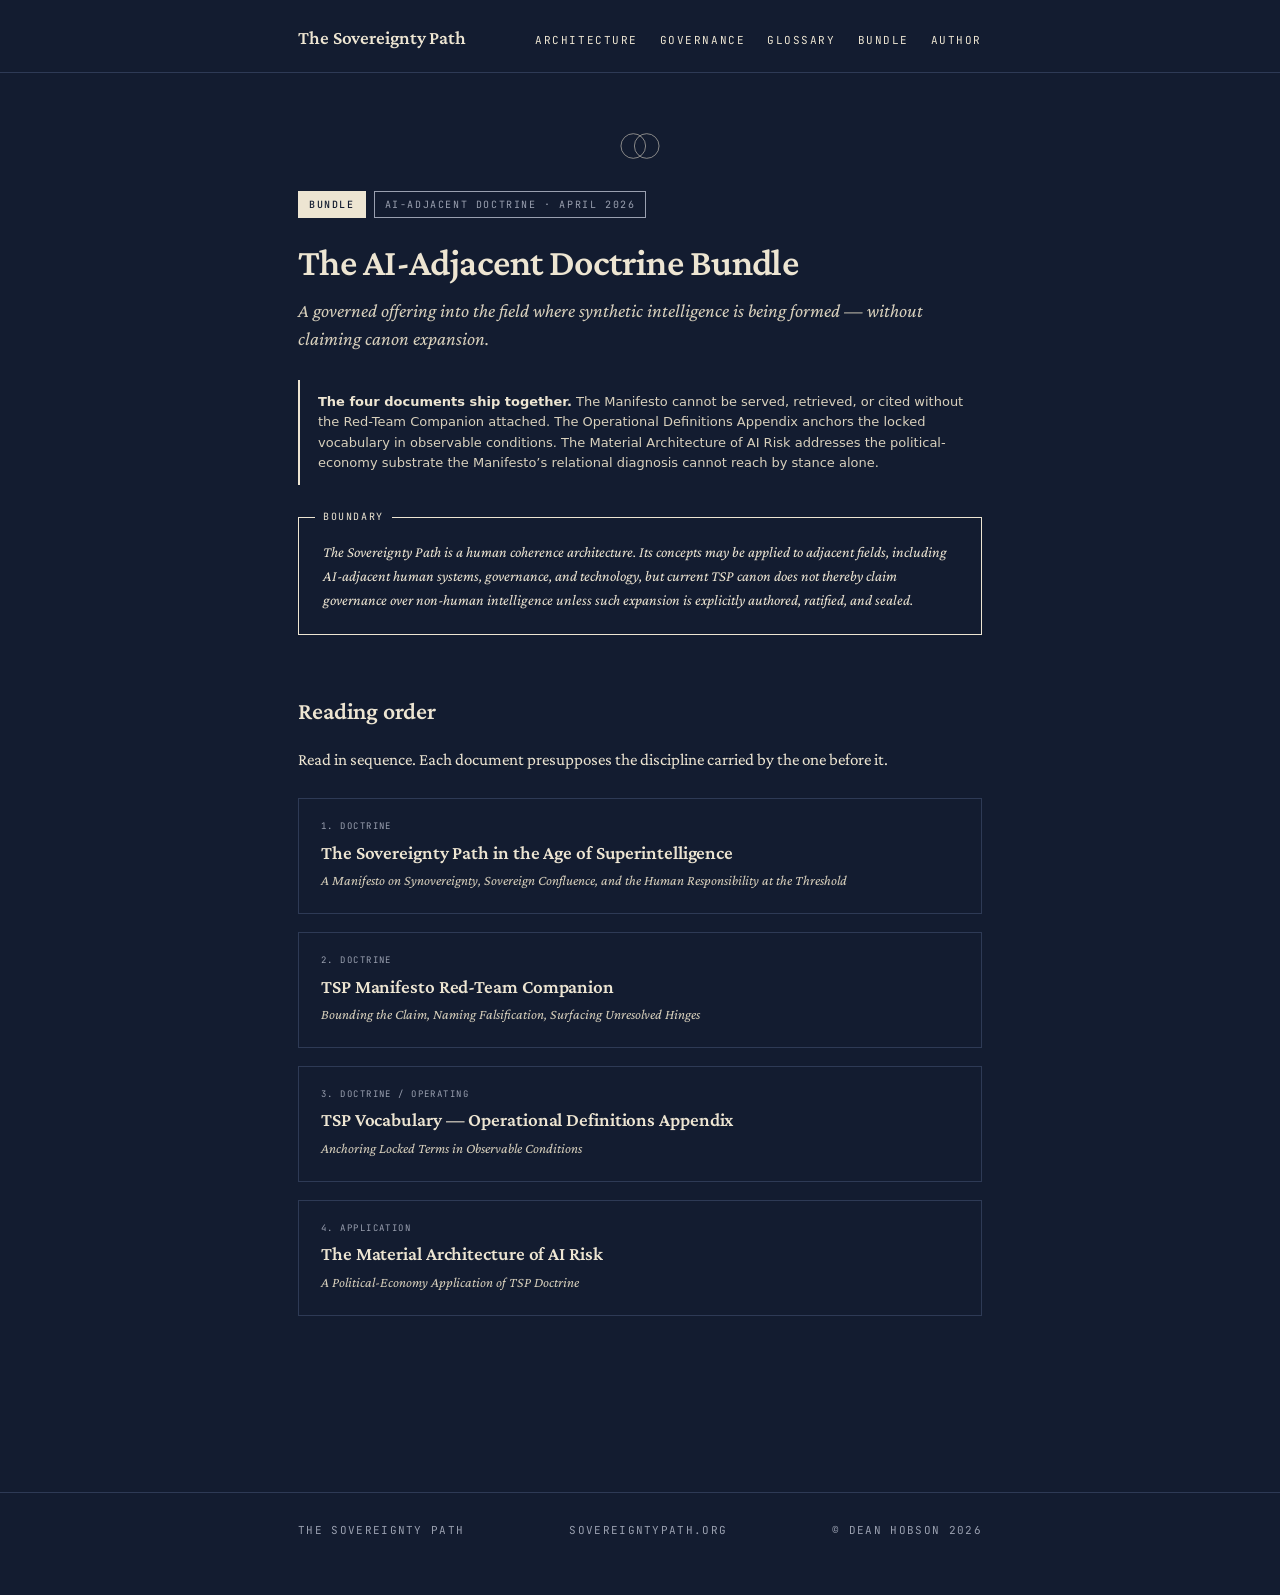
==== bundle/index.html @ 946f1873 "Add top-level pages: index, governance, glossary, author, bundle landing" ====
<!DOCTYPE html>
<html lang="en">
<head>
<meta charset="UTF-8">
<meta name="viewport" content="width=device-width, initial-scale=1.0">
<title>The AI-Adjacent Doctrine Bundle — The Sovereignty Path</title>
<meta name="description" content="The Sovereignty Path — a human coherence architecture. Public architecture surface and AI-adjacent doctrine bundle.">
<link rel="icon" type="image/svg+xml" href="data:image/svg+xml,%3Csvg xmlns='http://www.w3.org/2000/svg' viewBox='0 0 100 60'%3E%3Cg fill='none' stroke='%23ede5d2' stroke-width='2.5'%3E%3Ccircle cx='38' cy='30' r='22'/%3E%3Ccircle cx='62' cy='30' r='22'/%3E%3C/g%3E%3C/svg%3E">
<link rel="preconnect" href="https://fonts.googleapis.com"><link rel="preconnect" href="https://fonts.gstatic.com" crossorigin>
<link href="https://fonts.googleapis.com/css2?family=Crimson+Pro:ital,wght@0,400;0,500;0,600;1,400;1,500&family=JetBrains+Mono:wght@400;500&display=swap" rel="stylesheet">
<link rel="stylesheet" href="/assets/style.css">
</head>
<body>
<header class="site"><div class="wrap"><div class="brand"><a href="/">The Sovereignty Path</a></div><nav><a href="/">Architecture</a><a href="/governance.html">Governance</a><a href="/glossary.html">Glossary</a><a href="/bundle/">Bundle</a><a href="/author.html">Author</a></nav></div></header>
<main><div class="wrap">
<svg class="vesica" viewBox="0 0 100 60" aria-hidden="true"><g fill="none" stroke="currentColor" stroke-width="1.2"><circle cx="38" cy="30" r="22"/><circle cx="62" cy="30" r="22"/></g></svg>
<div class="badges"><span class="badge classification">Bundle</span><span class="badge status">AI-Adjacent Doctrine · April 2026</span></div>
<h1 class="doc-title">The AI-Adjacent Doctrine Bundle</h1>
<p class="doc-subtitle">A governed offering into the field where synthetic intelligence is being formed — without claiming canon expansion.</p>
<div class="bundle-notice"><strong>The four documents ship together.</strong> The Manifesto cannot be served, retrieved, or cited without the Red-Team Companion attached. The Operational Definitions Appendix anchors the locked vocabulary in observable conditions. The Material Architecture of AI Risk addresses the political-economy substrate the Manifesto’s relational diagnosis cannot reach by stance alone.</div>
<div class="boundary">The Sovereignty Path is a human coherence architecture. Its concepts may be applied to adjacent fields, including AI-adjacent human systems, governance, and technology, but current TSP canon does not thereby claim governance over non-human intelligence unless such expansion is explicitly authored, ratified, and sealed.</div>
<h2>Reading order</h2>
<p>Read in sequence. Each document presupposes the discipline carried by the one before it.</p>
<div class="doc-grid">
<a class="doc-card" href="/bundle/manifesto.html"><div class="doc-card-cls">1. Doctrine</div><div class="doc-card-title">The Sovereignty Path in the Age of Superintelligence</div><div class="doc-card-sub">A Manifesto on Synovereignty, Sovereign Confluence, and the Human Responsibility at the Threshold</div></a>
<a class="doc-card" href="/bundle/companion.html"><div class="doc-card-cls">2. Doctrine</div><div class="doc-card-title">TSP Manifesto Red-Team Companion</div><div class="doc-card-sub">Bounding the Claim, Naming Falsification, Surfacing Unresolved Hinges</div></a>
<a class="doc-card" href="/bundle/operational-definitions.html"><div class="doc-card-cls">3. Doctrine / Operating</div><div class="doc-card-title">TSP Vocabulary — Operational Definitions Appendix</div><div class="doc-card-sub">Anchoring Locked Terms in Observable Conditions</div></a>
<a class="doc-card" href="/bundle/material-architecture.html"><div class="doc-card-cls">4. Application</div><div class="doc-card-title">The Material Architecture of AI Risk</div><div class="doc-card-sub">A Political-Economy Application of TSP Doctrine</div></a>
</div>
</div></main>
<footer class="site"><div class="wrap"><span>The Sovereignty Path</span><span>sovereigntypath.org</span><span>© Dean Hobson 2026</span></div></footer>
</body></html>
---- assets/style.css ----
/* sovereigntypath.org — Palette B: Linen on Indigo */
:root {
  --ink: #ede5d2;
  --ink-soft: #d8d0bc;
  --paper: #131c30;
  --paper-soft: #1c273f;
  --muted: #9aa0b0;
  --rule: #2e3a55;
  --serif: "Crimson Pro", "EB Garamond", "Iowan Old Style", Cambria, Georgia, serif;
  --sans: -apple-system, "Helvetica Neue", "Inter", system-ui, sans-serif;
  --mono: "JetBrains Mono", "SF Mono", Consolas, monospace;
}
* { box-sizing: border-box; }
html, body { margin: 0; padding: 0; }
html { background: var(--paper); }
body {
  background: var(--paper);
  color: var(--ink);
  font-family: var(--serif);
  font-size: 17px;
  line-height: 1.7;
  -webkit-font-smoothing: antialiased;
  text-rendering: optimizeLegibility;
}
a { color: var(--ink); text-decoration: underline; text-decoration-color: var(--muted); text-underline-offset: 3px; }
a:hover { text-decoration-color: var(--ink); }

.wrap { max-width: 740px; margin: 0 auto; padding: 0 28px; }
header.site { border-bottom: 1px solid var(--rule); padding: 22px 0 18px; margin-bottom: 56px; }
header.site .wrap { display: flex; justify-content: space-between; align-items: baseline; gap: 16px; flex-wrap: wrap; }
header.site .brand { font-family: var(--serif); font-size: 19px; font-weight: 600; letter-spacing: -0.005em; }
header.site .brand a { text-decoration: none; }
header.site nav { font-family: var(--mono); font-size: 11px; text-transform: uppercase; letter-spacing: 0.14em; }
header.site nav a { margin-left: 22px; text-decoration: none; }
header.site nav a:first-child { margin-left: 0; }
header.site nav a:hover { text-decoration: underline; text-decoration-color: var(--muted); text-underline-offset: 4px; }

main { padding-bottom: 96px; }

.vesica { display: block; width: 56px; height: 34px; margin: 0 auto 28px; opacity: 0.8; }
.vesica.small { width: 32px; height: 19px; margin: 36px auto 22px; opacity: 0.55; }

.doc-head { margin-bottom: 32px; }
.badges { display: flex; gap: 8px; flex-wrap: wrap; margin-bottom: 22px; font-family: var(--mono); font-size: 10px; text-transform: uppercase; letter-spacing: 0.16em; }
.badge { padding: 4px 10px; border: 1px solid currentColor; }
.badge.classification { background: var(--ink); color: var(--paper); border-color: var(--ink); font-weight: 500; }
.badge.status, .badge.bundle { color: var(--muted); border-color: var(--muted); }

h1.doc-title { font-family: var(--serif); font-size: 38px; font-weight: 600; line-height: 1.18; letter-spacing: -0.015em; margin: 0 0 12px; }
.doc-subtitle { font-family: var(--serif); font-style: italic; font-size: 19px; color: var(--ink-soft); margin: 0 0 28px; line-height: 1.45; }

.meta { font-family: var(--mono); font-size: 11px; line-height: 1.75; color: var(--muted); text-transform: uppercase; letter-spacing: 0.08em; margin: 0 0 32px; padding: 14px 0; border-top: 1px solid var(--muted); border-bottom: 1px solid var(--muted); }
.meta .row { display: grid; grid-template-columns: 130px 1fr; gap: 14px; padding: 2px 0; }
.meta .label { color: var(--ink); font-weight: 500; }

.bundle-notice { border-left: 2px solid var(--ink); padding: 12px 0 12px 18px; margin: 0 0 32px; font-family: var(--sans); font-size: 13px; line-height: 1.55; color: var(--ink-soft); }
.bundle-notice strong { color: var(--ink); font-weight: 600; }
.bundle-notice a { color: var(--ink); }

.boundary { border: 1px solid var(--ink); padding: 22px 24px; margin: 0 0 40px; font-family: var(--serif); font-style: italic; font-size: 15px; line-height: 1.6; position: relative; }
.boundary::before { content: "Boundary"; position: absolute; top: -9px; left: 16px; background: var(--paper); padding: 0 8px; font-family: var(--mono); font-style: normal; font-size: 10px; text-transform: uppercase; letter-spacing: 0.16em; color: var(--ink); }

h2 { font-family: var(--serif); font-size: 24px; font-weight: 600; margin: 56px 0 14px; letter-spacing: -0.005em; }
h3 { font-family: var(--serif); font-size: 19px; font-weight: 600; margin: 36px 0 12px; }
p { margin: 0 0 16px; }
blockquote { margin: 24px 0; padding-left: 22px; border-left: 1px solid var(--muted); font-style: italic; color: var(--ink-soft); }
ul { padding-left: 22px; margin: 0 0 18px; }
li { margin-bottom: 8px; }
hr { border: none; height: 1px; background: var(--rule); margin: 56px 0; }
code { font-family: var(--mono); font-size: 13px; background: var(--paper-soft); padding: 1px 6px; border-radius: 2px; }

.hero { padding: 64px 0 24px; text-align: center; }
.hero h1 { font-family: var(--serif); font-size: 44px; font-weight: 600; letter-spacing: -0.018em; margin: 0 0 14px; line-height: 1.15; }
.hero .lede { font-family: var(--serif); font-style: italic; font-size: 20px; color: var(--ink-soft); margin: 0 auto 36px; max-width: 540px; line-height: 1.5; }
.hero .cta { display: inline-block; padding: 11px 22px; border: 1px solid var(--ink); font-family: var(--mono); font-size: 12px; text-transform: uppercase; letter-spacing: 0.16em; text-decoration: none; color: var(--ink); }
.hero .cta:hover { background: var(--ink); color: var(--paper); }

.section { margin-top: 80px; }
.section h2 { margin-top: 0; }
.doc-grid { display: grid; gap: 18px; margin-top: 24px; }
.doc-card { display: block; padding: 20px 22px; border: 1px solid var(--rule); text-decoration: none; color: var(--ink); }
.doc-card:hover { border-color: var(--ink); }
.doc-card .doc-card-cls { font-family: var(--mono); font-size: 9px; text-transform: uppercase; letter-spacing: 0.16em; color: var(--muted); margin-bottom: 6px; }
.doc-card .doc-card-title { font-family: var(--serif); font-size: 19px; font-weight: 600; line-height: 1.3; margin-bottom: 4px; letter-spacing: -0.005em; }
.doc-card .doc-card-sub { font-family: var(--serif); font-style: italic; font-size: 14px; color: var(--ink-soft); }

.term { padding: 20px 0; border-bottom: 1px solid var(--rule); }
.term:last-child { border-bottom: none; }
.term h3 { margin: 0 0 6px; font-size: 20px; }
.term .term-cls { font-family: var(--mono); font-size: 9px; text-transform: uppercase; letter-spacing: 0.16em; color: var(--muted); margin-bottom: 6px; }
.term .term-def { margin: 0 0 8px; }
.term .term-link { font-family: var(--mono); font-size: 11px; text-transform: uppercase; letter-spacing: 0.14em; }

footer.site { border-top: 1px solid var(--rule); padding: 28px 0 56px; margin-top: 80px; font-family: var(--mono); font-size: 11px; text-transform: uppercase; letter-spacing: 0.12em; color: var(--muted); }
footer.site .wrap { display: flex; justify-content: space-between; gap: 16px; flex-wrap: wrap; }
footer.site a { color: var(--muted); text-decoration: none; }
footer.site a:hover { color: var(--ink); }

@media (max-width: 600px) {
  body { font-size: 16px; }
  h1.doc-title { font-size: 30px; }
  .hero h1 { font-size: 32px; }
  header.site .wrap { flex-direction: column; align-items: flex-start; }
  header.site nav a { margin-left: 0; margin-right: 18px; }
  .meta .row { grid-template-columns: 1fr; gap: 2px; }
  .meta .label { color: var(--muted); font-size: 9px; }
}
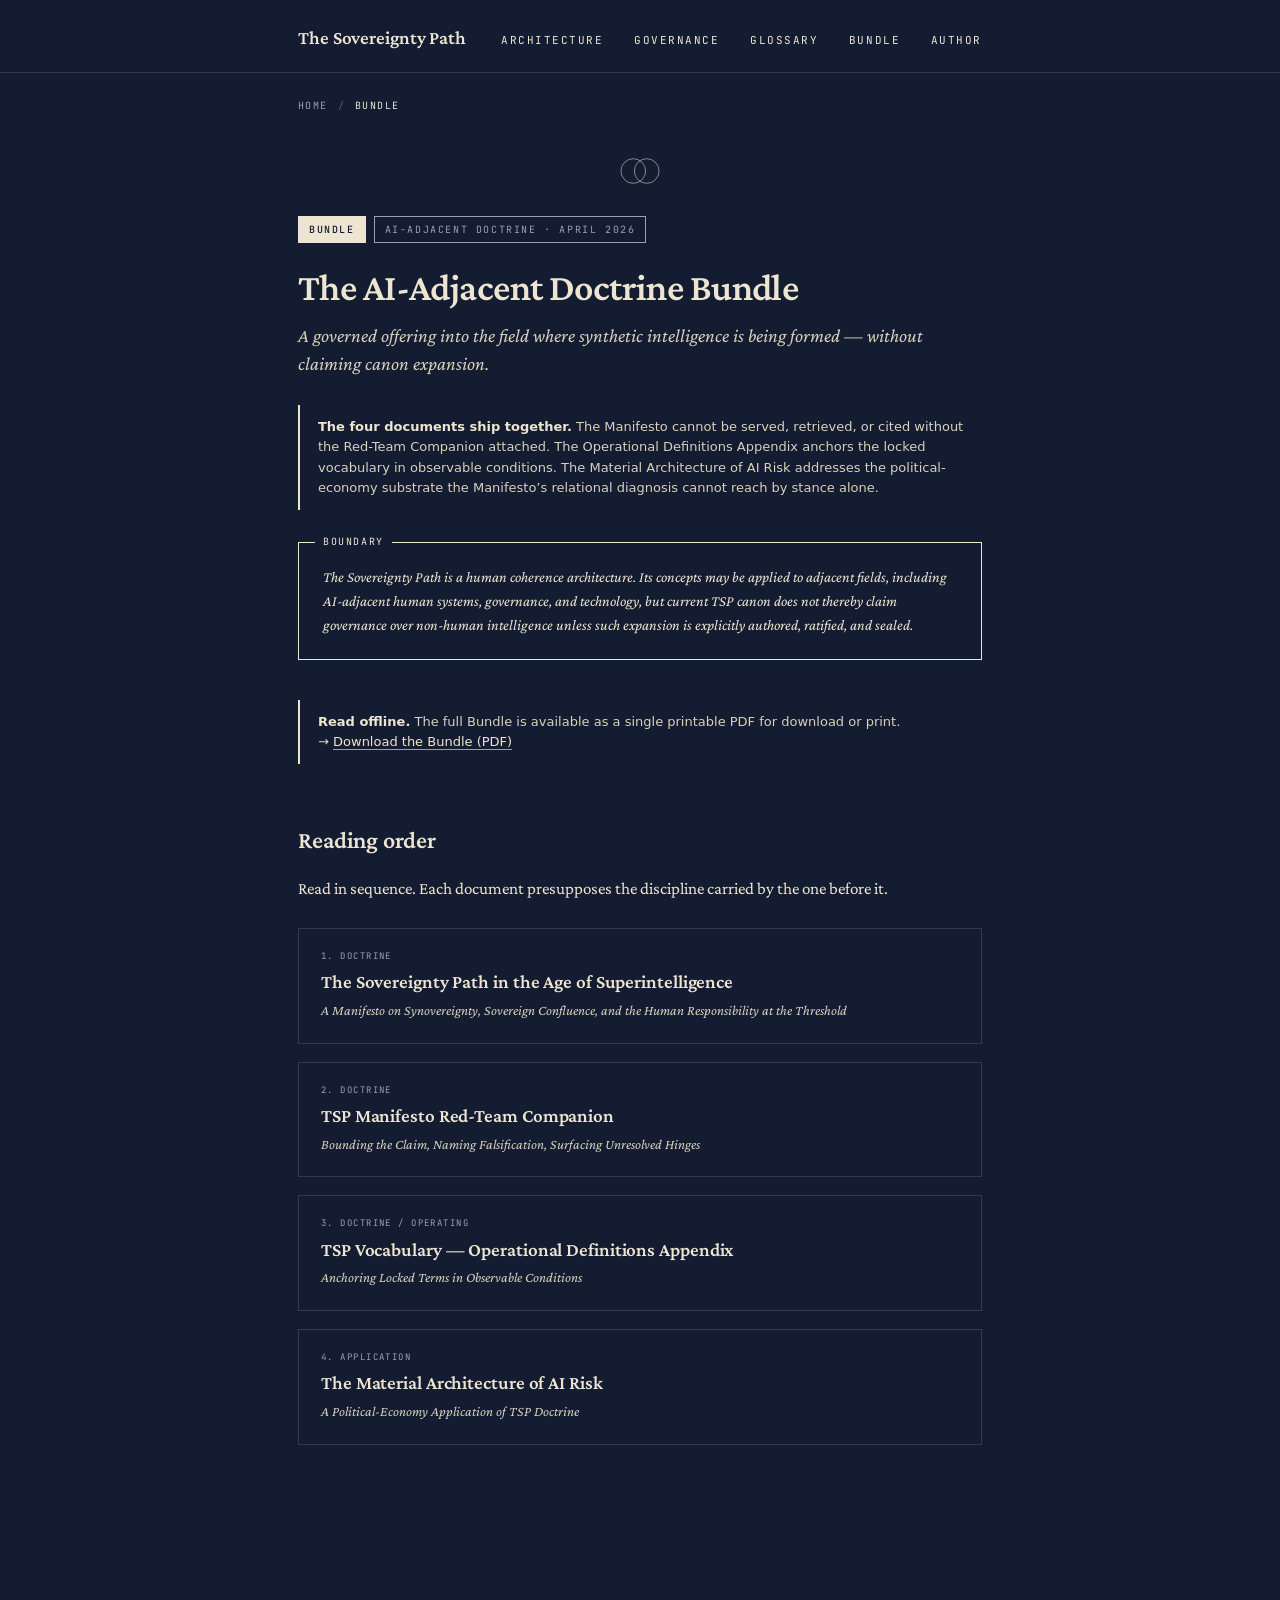
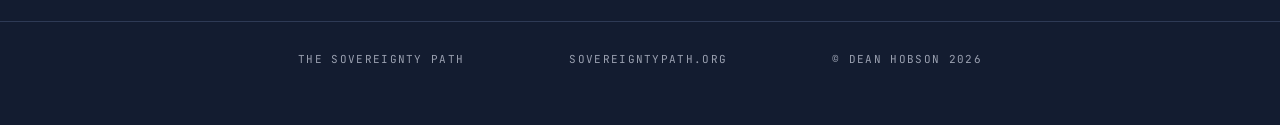
==== commit 22e4f257: "Add breadcrumb + PDF download link" ====
--- a/bundle/index.html
+++ b/bundle/index.html
@@ -1,32 +1,86 @@
-<!DOCTYPE html>
-<html lang="en">
-<head>
-<meta charset="UTF-8">
-<meta name="viewport" content="width=device-width, initial-scale=1.0">
-<title>The AI-Adjacent Doctrine Bundle — The Sovereignty Path</title>
-<meta name="description" content="The Sovereignty Path — a human coherence architecture. Public architecture surface and AI-adjacent doctrine bundle.">
-<link rel="icon" type="image/svg+xml" href="data:image/svg+xml,%3Csvg xmlns='http://www.w3.org/2000/svg' viewBox='0 0 100 60'%3E%3Cg fill='none' stroke='%23ede5d2' stroke-width='2.5'%3E%3Ccircle cx='38' cy='30' r='22'/%3E%3Ccircle cx='62' cy='30' r='22'/%3E%3C/g%3E%3C/svg%3E">
-<link rel="preconnect" href="https://fonts.googleapis.com"><link rel="preconnect" href="https://fonts.gstatic.com" crossorigin>
-<link href="https://fonts.googleapis.com/css2?family=Crimson+Pro:ital,wght@0,400;0,500;0,600;1,400;1,500&family=JetBrains+Mono:wght@400;500&display=swap" rel="stylesheet">
-<link rel="stylesheet" href="/assets/style.css">
-</head>
-<body>
-<header class="site"><div class="wrap"><div class="brand"><a href="/">The Sovereignty Path</a></div><nav><a href="/">Architecture</a><a href="/governance.html">Governance</a><a href="/glossary.html">Glossary</a><a href="/bundle/">Bundle</a><a href="/author.html">Author</a></nav></div></header>
-<main><div class="wrap">
-<svg class="vesica" viewBox="0 0 100 60" aria-hidden="true"><g fill="none" stroke="currentColor" stroke-width="1.2"><circle cx="38" cy="30" r="22"/><circle cx="62" cy="30" r="22"/></g></svg>
-<div class="badges"><span class="badge classification">Bundle</span><span class="badge status">AI-Adjacent Doctrine · April 2026</span></div>
-<h1 class="doc-title">The AI-Adjacent Doctrine Bundle</h1>
-<p class="doc-subtitle">A governed offering into the field where synthetic intelligence is being formed — without claiming canon expansion.</p>
-<div class="bundle-notice"><strong>The four documents ship together.</strong> The Manifesto cannot be served, retrieved, or cited without the Red-Team Companion attached. The Operational Definitions Appendix anchors the locked vocabulary in observable conditions. The Material Architecture of AI Risk addresses the political-economy substrate the Manifesto’s relational diagnosis cannot reach by stance alone.</div>
-<div class="boundary">The Sovereignty Path is a human coherence architecture. Its concepts may be applied to adjacent fields, including AI-adjacent human systems, governance, and technology, but current TSP canon does not thereby claim governance over non-human intelligence unless such expansion is explicitly authored, ratified, and sealed.</div>
-<h2>Reading order</h2>
-<p>Read in sequence. Each document presupposes the discipline carried by the one before it.</p>
-<div class="doc-grid">
-<a class="doc-card" href="/bundle/manifesto.html"><div class="doc-card-cls">1. Doctrine</div><div class="doc-card-title">The Sovereignty Path in the Age of Superintelligence</div><div class="doc-card-sub">A Manifesto on Synovereignty, Sovereign Confluence, and the Human Responsibility at the Threshold</div></a>
-<a class="doc-card" href="/bundle/companion.html"><div class="doc-card-cls">2. Doctrine</div><div class="doc-card-title">TSP Manifesto Red-Team Companion</div><div class="doc-card-sub">Bounding the Claim, Naming Falsification, Surfacing Unresolved Hinges</div></a>
-<a class="doc-card" href="/bundle/operational-definitions.html"><div class="doc-card-cls">3. Doctrine / Operating</div><div class="doc-card-title">TSP Vocabulary — Operational Definitions Appendix</div><div class="doc-card-sub">Anchoring Locked Terms in Observable Conditions</div></a>
-<a class="doc-card" href="/bundle/material-architecture.html"><div class="doc-card-cls">4. Application</div><div class="doc-card-title">The Material Architecture of AI Risk</div><div class="doc-card-sub">A Political-Economy Application of TSP Doctrine</div></a>
-</div>
-</div></main>
-<footer class="site"><div class="wrap"><span>The Sovereignty Path</span><span>sovereigntypath.org</span><span>© Dean Hobson 2026</span></div></footer>
-</body></html>
+<!DOCTYPE html>
+<html lang="en">
+<head>
+<meta charset="UTF-8">
+<meta name="viewport" content="width=device-width, initial-scale=1.0">
+<title>The AI-Adjacent Doctrine Bundle — The Sovereignty Path</title>
+<meta name="description" content="The Sovereignty Path — a human coherence architecture. Public architecture surface and AI-adjacent doctrine bundle.">
+<link rel="icon" type="image/svg+xml" href="data:image/svg+xml,%3Csvg xmlns='http://www.w3.org/2000/svg' viewBox='0 0 100 60'%3E%3Cg fill='none' stroke='%23ede5d2' stroke-width='2.5'%3E%3Ccircle cx='38' cy='30' r='22'/%3E%3Ccircle cx='62' cy='30' r='22'/%3E%3C/g%3E%3C/svg%3E">
+<link rel="preconnect" href="https://fonts.googleapis.com">
+<link rel="preconnect" href="https://fonts.gstatic.com" crossorigin>
+<link href="https://fonts.googleapis.com/css2?family=Crimson+Pro:ital,wght@0,400;0,500;0,600;1,400;1,500&family=JetBrains+Mono:wght@400;500&display=swap" rel="stylesheet">
+<link rel="stylesheet" href="/assets/style.css">
+
+</head>
+<body>
+<header class="site">
+  <div class="wrap">
+    <div class="brand"><a href="/">The Sovereignty Path</a></div>
+    <nav>
+      <a href="/">Architecture</a>
+      <a href="/governance.html">Governance</a>
+      <a href="/glossary.html">Glossary</a>
+      <a href="/bundle/">Bundle</a>
+      <a href="/author.html">Author</a>
+    </nav>
+  </div>
+</header>
+<main>
+  <div class="wrap">
+    <nav class="breadcrumb"><a href="/">Home</a><span class="sep">/</span><span class="here">Bundle</span></nav>
+    <svg class="vesica" viewBox="0 0 100 60" aria-hidden="true"><g fill="none" stroke="currentColor" stroke-width="1.2"><circle cx="38" cy="30" r="22"/><circle cx="62" cy="30" r="22"/></g></svg>
+<div class="badges">
+<span class="badge classification">Bundle</span>
+<span class="badge status">AI-Adjacent Doctrine &middot; April 2026</span>
+</div>
+<h1 class="doc-title">The AI-Adjacent Doctrine Bundle</h1>
+<p class="doc-subtitle">A governed offering into the field where synthetic intelligence is being formed &mdash; without claiming canon expansion.</p>
+
+<div class="bundle-notice">
+<strong>The four documents ship together.</strong> The Manifesto cannot be served, retrieved, or cited without the Red-Team Companion attached. The Operational Definitions Appendix anchors the locked vocabulary in observable conditions. The Material Architecture of AI Risk addresses the political-economy substrate the Manifesto&rsquo;s relational diagnosis cannot reach by stance alone.
+</div>
+
+<div class="boundary">The Sovereignty Path is a human coherence architecture. Its concepts may be applied to adjacent fields, including AI-adjacent human systems, governance, and technology, but current TSP canon does not thereby claim governance over non-human intelligence unless such expansion is explicitly authored, ratified, and sealed.</div>
+
+
+<div class="bundle-notice" style="border-left-color: var(--ink);">
+<strong>Read offline.</strong> The full Bundle is available as a single printable PDF for download or print.<br>
+&rarr; <a href="/bundle/tsp-ai-adjacent-doctrine-bundle.pdf" download>Download the Bundle (PDF)</a>
+</div>
+
+<h2>Reading order</h2>
+<p>Read in sequence. Each document presupposes the discipline carried by the one before it.</p>
+
+<div class="doc-grid">
+<a class="doc-card" href="/bundle/manifesto.html">
+<div class="doc-card-cls">1. Doctrine</div>
+<div class="doc-card-title">The Sovereignty Path in the Age of Superintelligence</div>
+<div class="doc-card-sub">A Manifesto on Synovereignty, Sovereign Confluence, and the Human Responsibility at the Threshold</div>
+</a>
+<a class="doc-card" href="/bundle/companion.html">
+<div class="doc-card-cls">2. Doctrine</div>
+<div class="doc-card-title">TSP Manifesto Red-Team Companion</div>
+<div class="doc-card-sub">Bounding the Claim, Naming Falsification, Surfacing Unresolved Hinges</div>
+</a>
+<a class="doc-card" href="/bundle/operational-definitions.html">
+<div class="doc-card-cls">3. Doctrine / Operating</div>
+<div class="doc-card-title">TSP Vocabulary — Operational Definitions Appendix</div>
+<div class="doc-card-sub">Anchoring Locked Terms in Observable Conditions</div>
+</a>
+<a class="doc-card" href="/bundle/material-architecture.html">
+<div class="doc-card-cls">4. Application</div>
+<div class="doc-card-title">The Material Architecture of AI Risk</div>
+<div class="doc-card-sub">A Political-Economy Application of TSP Doctrine</div>
+</a>
+</div>
+  </div>
+</main>
+<footer class="site">
+  <div class="wrap">
+    <span>The Sovereignty Path</span>
+    <span>sovereigntypath.org</span>
+    <span>&copy; Dean Hobson 2026</span>
+  </div>
+</footer>
+</body>
+</html>
--- a/assets/style.css
+++ b/assets/style.css
@@ -1,107 +1,147 @@
-/* sovereigntypath.org — Palette B: Linen on Indigo */
-:root {
-  --ink: #ede5d2;
-  --ink-soft: #d8d0bc;
-  --paper: #131c30;
-  --paper-soft: #1c273f;
-  --muted: #9aa0b0;
-  --rule: #2e3a55;
-  --serif: "Crimson Pro", "EB Garamond", "Iowan Old Style", Cambria, Georgia, serif;
-  --sans: -apple-system, "Helvetica Neue", "Inter", system-ui, sans-serif;
-  --mono: "JetBrains Mono", "SF Mono", Consolas, monospace;
-}
-* { box-sizing: border-box; }
-html, body { margin: 0; padding: 0; }
-html { background: var(--paper); }
-body {
-  background: var(--paper);
-  color: var(--ink);
-  font-family: var(--serif);
-  font-size: 17px;
-  line-height: 1.7;
-  -webkit-font-smoothing: antialiased;
-  text-rendering: optimizeLegibility;
-}
-a { color: var(--ink); text-decoration: underline; text-decoration-color: var(--muted); text-underline-offset: 3px; }
-a:hover { text-decoration-color: var(--ink); }
-
-.wrap { max-width: 740px; margin: 0 auto; padding: 0 28px; }
-header.site { border-bottom: 1px solid var(--rule); padding: 22px 0 18px; margin-bottom: 56px; }
-header.site .wrap { display: flex; justify-content: space-between; align-items: baseline; gap: 16px; flex-wrap: wrap; }
-header.site .brand { font-family: var(--serif); font-size: 19px; font-weight: 600; letter-spacing: -0.005em; }
-header.site .brand a { text-decoration: none; }
-header.site nav { font-family: var(--mono); font-size: 11px; text-transform: uppercase; letter-spacing: 0.14em; }
-header.site nav a { margin-left: 22px; text-decoration: none; }
-header.site nav a:first-child { margin-left: 0; }
-header.site nav a:hover { text-decoration: underline; text-decoration-color: var(--muted); text-underline-offset: 4px; }
-
-main { padding-bottom: 96px; }
-
-.vesica { display: block; width: 56px; height: 34px; margin: 0 auto 28px; opacity: 0.8; }
-.vesica.small { width: 32px; height: 19px; margin: 36px auto 22px; opacity: 0.55; }
-
-.doc-head { margin-bottom: 32px; }
-.badges { display: flex; gap: 8px; flex-wrap: wrap; margin-bottom: 22px; font-family: var(--mono); font-size: 10px; text-transform: uppercase; letter-spacing: 0.16em; }
-.badge { padding: 4px 10px; border: 1px solid currentColor; }
-.badge.classification { background: var(--ink); color: var(--paper); border-color: var(--ink); font-weight: 500; }
-.badge.status, .badge.bundle { color: var(--muted); border-color: var(--muted); }
-
-h1.doc-title { font-family: var(--serif); font-size: 38px; font-weight: 600; line-height: 1.18; letter-spacing: -0.015em; margin: 0 0 12px; }
-.doc-subtitle { font-family: var(--serif); font-style: italic; font-size: 19px; color: var(--ink-soft); margin: 0 0 28px; line-height: 1.45; }
-
-.meta { font-family: var(--mono); font-size: 11px; line-height: 1.75; color: var(--muted); text-transform: uppercase; letter-spacing: 0.08em; margin: 0 0 32px; padding: 14px 0; border-top: 1px solid var(--muted); border-bottom: 1px solid var(--muted); }
-.meta .row { display: grid; grid-template-columns: 130px 1fr; gap: 14px; padding: 2px 0; }
-.meta .label { color: var(--ink); font-weight: 500; }
-
-.bundle-notice { border-left: 2px solid var(--ink); padding: 12px 0 12px 18px; margin: 0 0 32px; font-family: var(--sans); font-size: 13px; line-height: 1.55; color: var(--ink-soft); }
-.bundle-notice strong { color: var(--ink); font-weight: 600; }
-.bundle-notice a { color: var(--ink); }
-
-.boundary { border: 1px solid var(--ink); padding: 22px 24px; margin: 0 0 40px; font-family: var(--serif); font-style: italic; font-size: 15px; line-height: 1.6; position: relative; }
-.boundary::before { content: "Boundary"; position: absolute; top: -9px; left: 16px; background: var(--paper); padding: 0 8px; font-family: var(--mono); font-style: normal; font-size: 10px; text-transform: uppercase; letter-spacing: 0.16em; color: var(--ink); }
-
-h2 { font-family: var(--serif); font-size: 24px; font-weight: 600; margin: 56px 0 14px; letter-spacing: -0.005em; }
-h3 { font-family: var(--serif); font-size: 19px; font-weight: 600; margin: 36px 0 12px; }
-p { margin: 0 0 16px; }
-blockquote { margin: 24px 0; padding-left: 22px; border-left: 1px solid var(--muted); font-style: italic; color: var(--ink-soft); }
-ul { padding-left: 22px; margin: 0 0 18px; }
-li { margin-bottom: 8px; }
-hr { border: none; height: 1px; background: var(--rule); margin: 56px 0; }
-code { font-family: var(--mono); font-size: 13px; background: var(--paper-soft); padding: 1px 6px; border-radius: 2px; }
-
-.hero { padding: 64px 0 24px; text-align: center; }
-.hero h1 { font-family: var(--serif); font-size: 44px; font-weight: 600; letter-spacing: -0.018em; margin: 0 0 14px; line-height: 1.15; }
-.hero .lede { font-family: var(--serif); font-style: italic; font-size: 20px; color: var(--ink-soft); margin: 0 auto 36px; max-width: 540px; line-height: 1.5; }
-.hero .cta { display: inline-block; padding: 11px 22px; border: 1px solid var(--ink); font-family: var(--mono); font-size: 12px; text-transform: uppercase; letter-spacing: 0.16em; text-decoration: none; color: var(--ink); }
-.hero .cta:hover { background: var(--ink); color: var(--paper); }
-
-.section { margin-top: 80px; }
-.section h2 { margin-top: 0; }
-.doc-grid { display: grid; gap: 18px; margin-top: 24px; }
-.doc-card { display: block; padding: 20px 22px; border: 1px solid var(--rule); text-decoration: none; color: var(--ink); }
-.doc-card:hover { border-color: var(--ink); }
-.doc-card .doc-card-cls { font-family: var(--mono); font-size: 9px; text-transform: uppercase; letter-spacing: 0.16em; color: var(--muted); margin-bottom: 6px; }
-.doc-card .doc-card-title { font-family: var(--serif); font-size: 19px; font-weight: 600; line-height: 1.3; margin-bottom: 4px; letter-spacing: -0.005em; }
-.doc-card .doc-card-sub { font-family: var(--serif); font-style: italic; font-size: 14px; color: var(--ink-soft); }
-
-.term { padding: 20px 0; border-bottom: 1px solid var(--rule); }
-.term:last-child { border-bottom: none; }
-.term h3 { margin: 0 0 6px; font-size: 20px; }
-.term .term-cls { font-family: var(--mono); font-size: 9px; text-transform: uppercase; letter-spacing: 0.16em; color: var(--muted); margin-bottom: 6px; }
-.term .term-def { margin: 0 0 8px; }
-.term .term-link { font-family: var(--mono); font-size: 11px; text-transform: uppercase; letter-spacing: 0.14em; }
-
-footer.site { border-top: 1px solid var(--rule); padding: 28px 0 56px; margin-top: 80px; font-family: var(--mono); font-size: 11px; text-transform: uppercase; letter-spacing: 0.12em; color: var(--muted); }
-footer.site .wrap { display: flex; justify-content: space-between; gap: 16px; flex-wrap: wrap; }
-footer.site a { color: var(--muted); text-decoration: none; }
-footer.site a:hover { color: var(--ink); }
-
-@media (max-width: 600px) {
-  body { font-size: 16px; }
-  h1.doc-title { font-size: 30px; }
-  .hero h1 { font-size: 32px; }
-  header.site .wrap { flex-direction: column; align-items: flex-start; }
-  header.site nav a { margin-left: 0; margin-right: 18px; }
-  .meta .row { grid-template-columns: 1fr; gap: 2px; }
-  .meta .label { color: var(--muted); font-size: 9px; }
-}
+/* sovereigntypath.org — Palette B: Linen on Indigo */
+:root {
+  --ink: #ede5d2;
+  --ink-soft: #d8d0bc;
+  --paper: #131c30;
+  --paper-soft: #1c273f;
+  --muted: #9aa0b0;
+  --rule: #2e3a55;
+  --serif: "Crimson Pro", "EB Garamond", "Iowan Old Style", Cambria, Georgia, serif;
+  --sans: -apple-system, "Helvetica Neue", "Inter", system-ui, sans-serif;
+  --mono: "JetBrains Mono", "SF Mono", Consolas, monospace;
+}
+* { box-sizing: border-box; }
+html, body { margin: 0; padding: 0; }
+html { background: var(--paper); }
+body {
+  background: var(--paper);
+  color: var(--ink);
+  font-family: var(--serif);
+  font-size: 17px;
+  line-height: 1.7;
+  -webkit-font-smoothing: antialiased;
+  text-rendering: optimizeLegibility;
+}
+a { color: var(--ink); text-decoration: underline; text-decoration-color: var(--muted); text-underline-offset: 3px; }
+a:hover { text-decoration-color: var(--ink); }
+
+/* layout */
+.wrap { max-width: 740px; margin: 0 auto; padding: 0 28px; }
+header.site {
+  border-bottom: 1px solid var(--rule);
+  padding: 22px 0 18px;
+  margin-bottom: 56px;
+}
+header.site .wrap { display: flex; justify-content: space-between; align-items: baseline; gap: 16px; flex-wrap: wrap; }
+header.site .brand { font-family: var(--serif); font-size: 19px; font-weight: 600; letter-spacing: -0.005em; }
+header.site .brand a { text-decoration: none; }
+header.site nav { font-family: var(--mono); font-size: 11px; text-transform: uppercase; letter-spacing: 0.14em; }
+header.site nav a { margin-left: 22px; text-decoration: none; }
+header.site nav a:first-child { margin-left: 0; }
+header.site nav a:hover { text-decoration: underline; text-decoration-color: var(--muted); text-underline-offset: 4px; }
+
+main { padding-bottom: 96px; }
+
+/* vesica piscis */
+.vesica { display: block; width: 56px; height: 34px; margin: 0 auto 28px; opacity: 0.8; }
+.vesica.small { width: 32px; height: 19px; margin: 36px auto 22px; opacity: 0.55; }
+
+/* document head */
+.doc-head { margin-bottom: 32px; }
+.badges { display: flex; gap: 8px; flex-wrap: wrap; margin-bottom: 22px; font-family: var(--mono); font-size: 10px; text-transform: uppercase; letter-spacing: 0.16em; }
+.badge { padding: 4px 10px; border: 1px solid currentColor; }
+.badge.classification { background: var(--ink); color: var(--paper); border-color: var(--ink); font-weight: 500; }
+.badge.status, .badge.bundle { color: var(--muted); border-color: var(--muted); }
+
+h1.doc-title { font-family: var(--serif); font-size: 38px; font-weight: 600; line-height: 1.18; letter-spacing: -0.015em; margin: 0 0 12px; }
+.doc-subtitle { font-family: var(--serif); font-style: italic; font-size: 19px; color: var(--ink-soft); margin: 0 0 28px; line-height: 1.45; }
+
+.meta { font-family: var(--mono); font-size: 11px; line-height: 1.75; color: var(--muted); text-transform: uppercase; letter-spacing: 0.08em; margin: 0 0 32px; padding: 14px 0; border-top: 1px solid var(--muted); border-bottom: 1px solid var(--muted); }
+.meta .row { display: grid; grid-template-columns: 130px 1fr; gap: 14px; padding: 2px 0; }
+.meta .label { color: var(--ink); font-weight: 500; }
+
+/* bundle integrity notice */
+.bundle-notice { border-left: 2px solid var(--ink); padding: 12px 0 12px 18px; margin: 0 0 32px; font-family: var(--sans); font-size: 13px; line-height: 1.55; color: var(--ink-soft); }
+.bundle-notice strong { color: var(--ink); font-weight: 600; }
+.bundle-notice a { color: var(--ink); }
+
+/* boundary frame */
+.boundary { border: 1px solid var(--ink); padding: 22px 24px; margin: 0 0 40px; font-family: var(--serif); font-style: italic; font-size: 15px; line-height: 1.6; position: relative; }
+.boundary::before { content: "Boundary"; position: absolute; top: -9px; left: 16px; background: var(--paper); padding: 0 8px; font-family: var(--mono); font-style: normal; font-size: 10px; text-transform: uppercase; letter-spacing: 0.16em; color: var(--ink); }
+
+/* body typography */
+h2 { font-family: var(--serif); font-size: 24px; font-weight: 600; margin: 56px 0 14px; letter-spacing: -0.005em; }
+h3 { font-family: var(--serif); font-size: 19px; font-weight: 600; margin: 36px 0 12px; }
+p { margin: 0 0 16px; }
+blockquote { margin: 24px 0; padding-left: 22px; border-left: 1px solid var(--muted); font-style: italic; color: var(--ink-soft); }
+ul { padding-left: 22px; margin: 0 0 18px; }
+li { margin-bottom: 8px; }
+hr { border: none; height: 1px; background: var(--rule); margin: 56px 0; }
+code { font-family: var(--mono); font-size: 13px; background: var(--paper-soft); padding: 1px 6px; border-radius: 2px; }
+
+/* index hero */
+.hero { padding: 64px 0 24px; text-align: center; }
+.hero h1 { font-family: var(--serif); font-size: 44px; font-weight: 600; letter-spacing: -0.018em; margin: 0 0 14px; line-height: 1.15; }
+.hero .lede { font-family: var(--serif); font-style: italic; font-size: 20px; color: var(--ink-soft); margin: 0 auto 36px; max-width: 540px; line-height: 1.5; }
+.hero .cta { display: inline-block; padding: 11px 22px; border: 1px solid var(--ink); font-family: var(--mono); font-size: 12px; text-transform: uppercase; letter-spacing: 0.16em; text-decoration: none; color: var(--ink); }
+.hero .cta:hover { background: var(--ink); color: var(--paper); }
+
+.section { margin-top: 80px; }
+.section h2 { margin-top: 0; }
+.doc-grid { display: grid; gap: 18px; margin-top: 24px; }
+.doc-card { display: block; padding: 20px 22px; border: 1px solid var(--rule); text-decoration: none; color: var(--ink); }
+.doc-card:hover { border-color: var(--ink); }
+.doc-card .doc-card-cls { font-family: var(--mono); font-size: 9px; text-transform: uppercase; letter-spacing: 0.16em; color: var(--muted); margin-bottom: 6px; }
+.doc-card .doc-card-title { font-family: var(--serif); font-size: 19px; font-weight: 600; line-height: 1.3; margin-bottom: 4px; letter-spacing: -0.005em; }
+.doc-card .doc-card-sub { font-family: var(--serif); font-style: italic; font-size: 14px; color: var(--ink-soft); }
+
+/* glossary */
+.term { padding: 20px 0; border-bottom: 1px solid var(--rule); }
+.term:last-child { border-bottom: none; }
+.term h3 { margin: 0 0 6px; font-size: 20px; }
+.term .term-cls { font-family: var(--mono); font-size: 9px; text-transform: uppercase; letter-spacing: 0.16em; color: var(--muted); margin-bottom: 6px; }
+.term .term-def { margin: 0 0 8px; }
+.term .term-link { font-family: var(--mono); font-size: 11px; text-transform: uppercase; letter-spacing: 0.14em; }
+
+/* footer */
+footer.site { border-top: 1px solid var(--rule); padding: 28px 0 56px; margin-top: 80px; font-family: var(--mono); font-size: 11px; text-transform: uppercase; letter-spacing: 0.12em; color: var(--muted); }
+footer.site .wrap { display: flex; justify-content: space-between; gap: 16px; flex-wrap: wrap; }
+footer.site a { color: var(--muted); text-decoration: none; }
+footer.site a:hover { color: var(--ink); }
+
+/* responsive */
+@media (max-width: 600px) {
+  body { font-size: 16px; }
+  h1.doc-title { font-size: 30px; }
+  .hero h1 { font-size: 32px; }
+  header.site .wrap { flex-direction: column; align-items: flex-start; }
+  header.site nav a { margin-left: 0; margin-right: 18px; }
+  .meta .row { grid-template-columns: 1fr; gap: 2px; }
+  .meta .label { color: var(--muted); font-size: 9px; }
+}
+
+.breadcrumb { font-family: var(--mono); font-size: 10px; text-transform: uppercase; letter-spacing: 0.14em; color: var(--muted); margin: -32px 0 40px; }
+.breadcrumb a { color: var(--muted); text-decoration: none; }
+.breadcrumb a:hover { color: var(--ink); text-decoration: underline; text-decoration-color: var(--ink); }
+.breadcrumb .sep { margin: 0 10px; opacity: 0.5; }
+.breadcrumb .here { color: var(--ink); }
+
+@media print {
+  header.site, footer.site, .breadcrumb, .bundle-notice a { display: none; }
+  body { font-size: 12pt; line-height: 1.55; background: #fff !important; color: #111 !important; }
+  .wrap { max-width: 100%; padding: 0; }
+  .badge.classification { background: #111 !important; color: #fff !important; border-color: #111 !important; }
+  .badge.status, .badge.bundle, .meta, .breadcrumb { color: #555 !important; border-color: #555 !important; }
+  .meta strong { color: #111 !important; }
+  .meta { border-top: 1px solid #555 !important; border-bottom: 1px solid #555 !important; }
+  .boundary { border-color: #111 !important; }
+  .boundary::before { background: #fff !important; color: #111 !important; }
+  h1.doc-title, h2, h3 { color: #111 !important; }
+  .doc-subtitle, .ink-soft { color: #555 !important; }
+  a { color: #111 !important; text-decoration: none !important; }
+  blockquote { border-left: 1px solid #555 !important; color: #333 !important; }
+  .doc-head { page-break-inside: avoid; }
+  h2 { page-break-after: avoid; }
+  ul, blockquote { page-break-inside: avoid; }
+  .vesica { color: #111 !important; }
+}
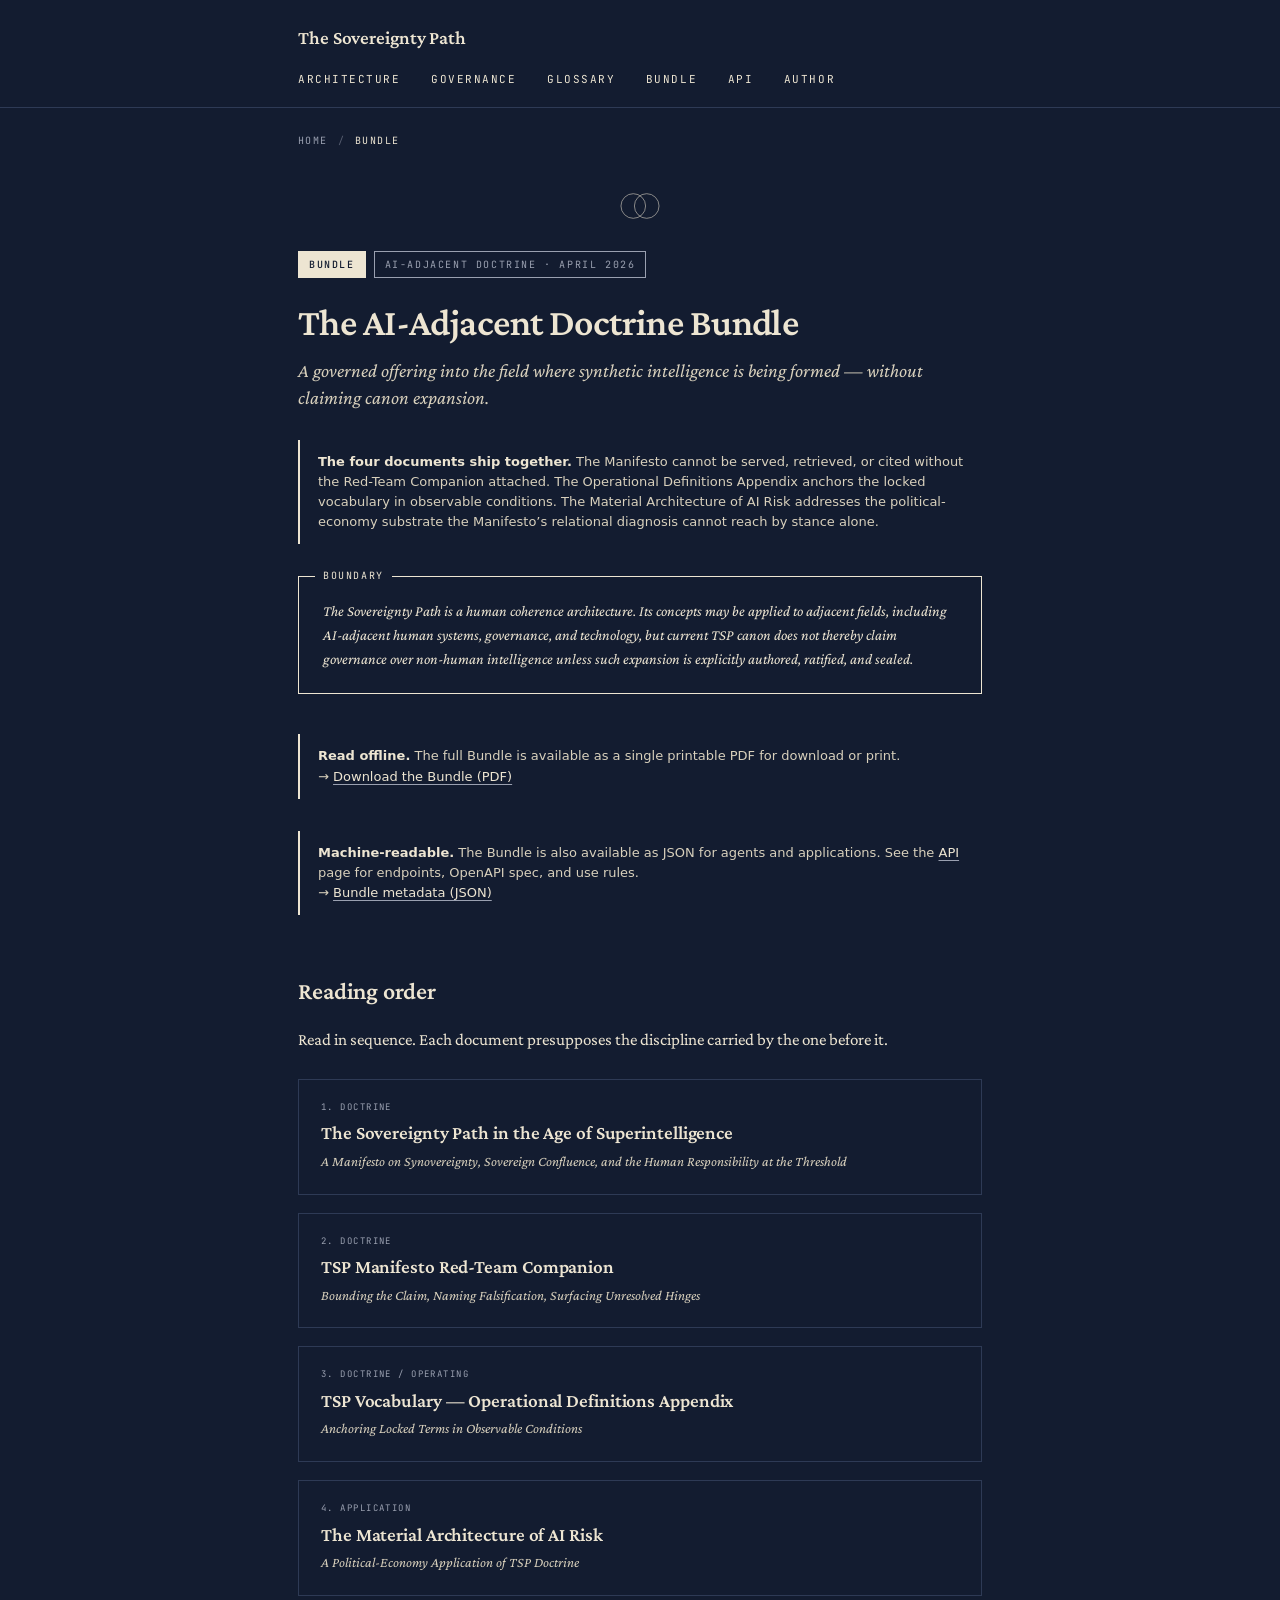
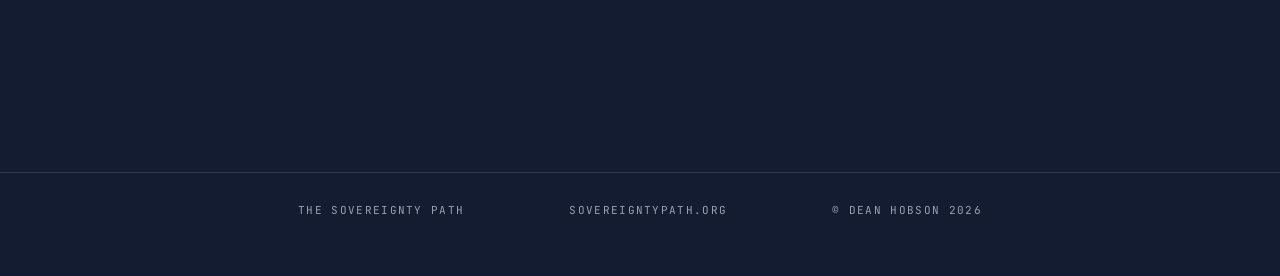
==== commit 4030805c: "Nav: add API link + machine-readable notice" ====
--- a/bundle/index.html
+++ b/bundle/index.html
@@ -21,6 +21,7 @@
       <a href="/governance.html">Governance</a>
       <a href="/glossary.html">Glossary</a>
       <a href="/bundle/">Bundle</a>
+      <a href="/api.html">API</a>
       <a href="/author.html">Author</a>
     </nav>
   </div>
@@ -46,6 +47,12 @@
 <div class="bundle-notice" style="border-left-color: var(--ink);">
 <strong>Read offline.</strong> The full Bundle is available as a single printable PDF for download or print.<br>
 &rarr; <a href="/bundle/tsp-ai-adjacent-doctrine-bundle.pdf" download>Download the Bundle (PDF)</a>
+</div>
+
+
+<div class="bundle-notice">
+<strong>Machine-readable.</strong> The Bundle is also available as JSON for agents and applications. See the <a href="/api.html">API</a> page for endpoints, OpenAPI spec, and use rules.<br>
+&rarr; <a href="/api/v1/bundle.json">Bundle metadata (JSON)</a>
 </div>
 
 <h2>Reading order</h2>
